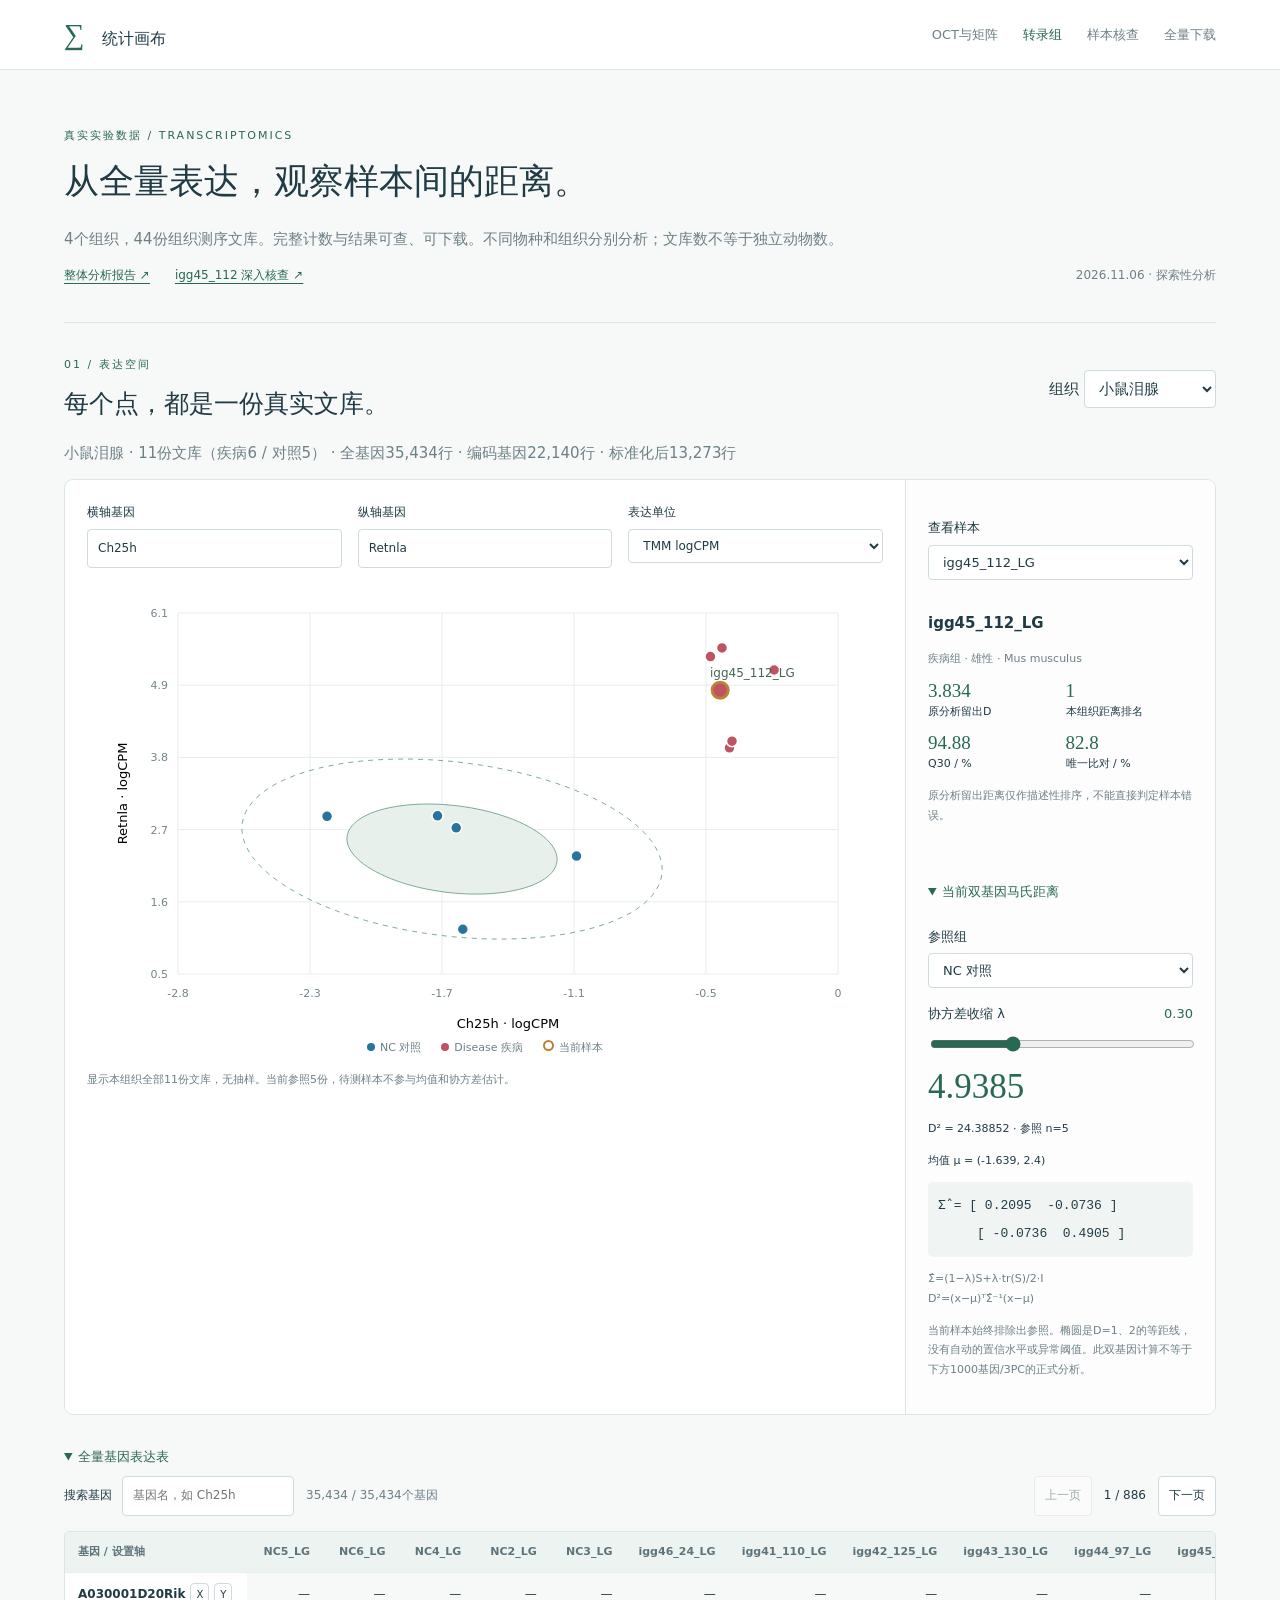
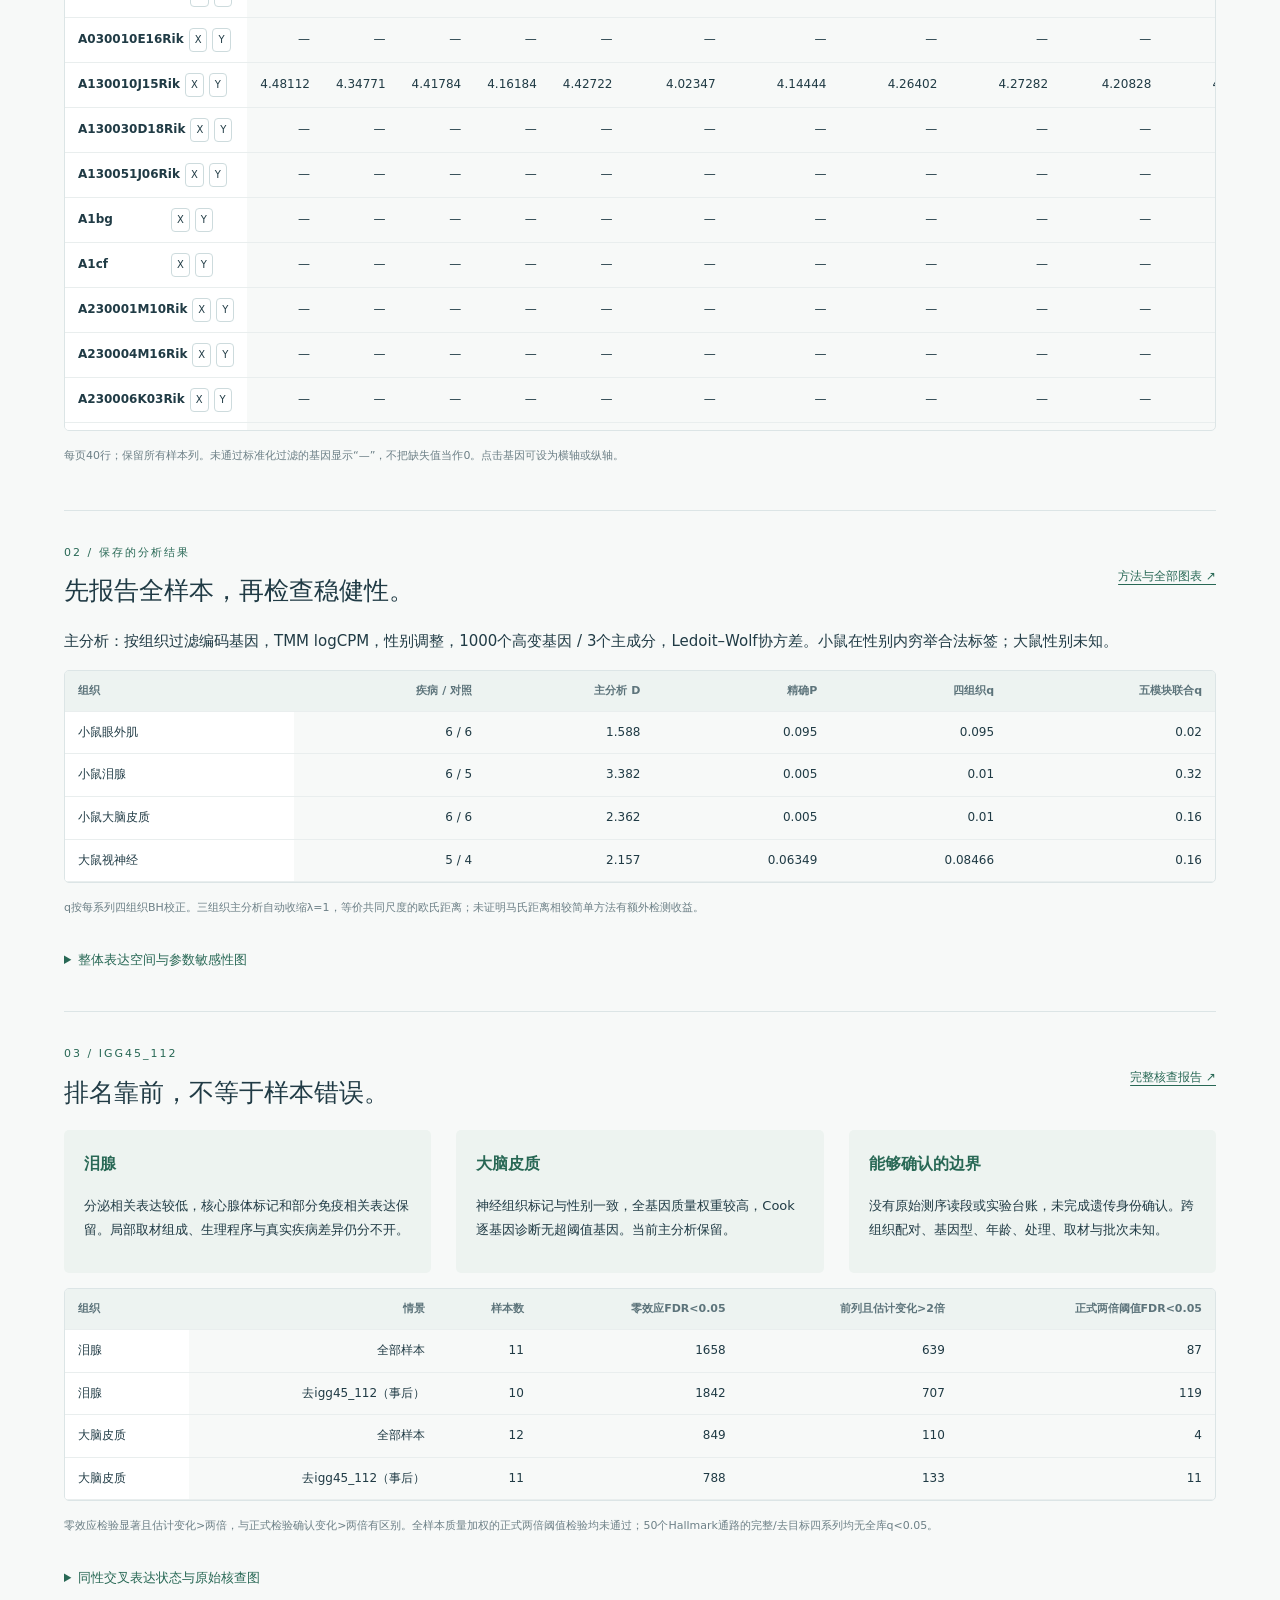
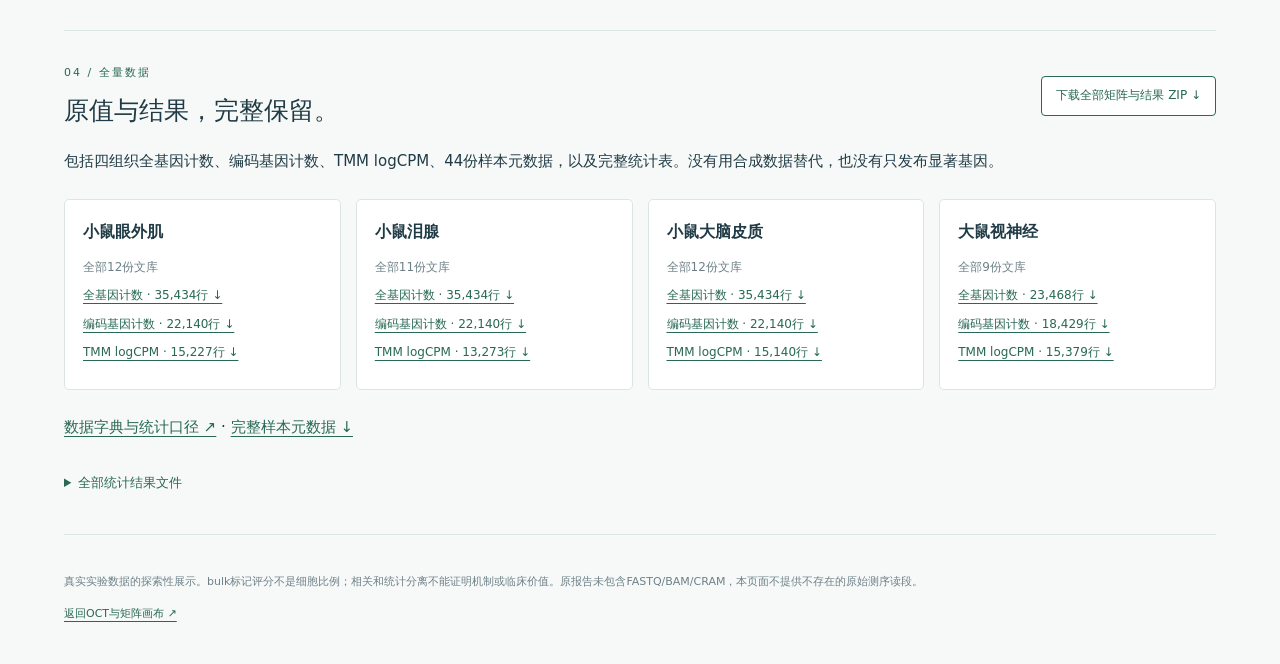
==== docs/transcriptome/index.html @ e8db3b7e "Add full real transcriptome explorer and sample audit" ====
<!doctype html><html lang="zh-CN"><head><meta charset="utf-8"><meta name="viewport" content="width=device-width,initial-scale=1"><meta name="description" content="真实转录组全量数据：44份组织文库，全部基因表达、马氏距离探索及igg45_112样本核查。"><title>转录组 · 统计画布</title><link rel="stylesheet" href="app.css"></head><body>
<header><a class="brand" href="../">∑ <span>统计画布</span></a><nav><a href="../">OCT与矩阵</a><a href="#expression" class="active">转录组</a><a href="#audit">样本核查</a><a href="#downloads">全量下载</a></nav></header>
<main><section class="intro"><p class="eyebrow">真实实验数据 / TRANSCRIPTOMICS</p><h1>从全量表达，观察样本间的距离。</h1><p>4个组织，44份组织测序文库。完整计数与结果可查、可下载。不同物种和组织分别分析；文库数不等于独立动物数。</p><div class="intro-links"><a href="analysis-report.html">整体分析报告 ↗</a><a href="sample-audit.html">igg45_112 深入核查 ↗</a><span>2026.11.06 · 探索性分析</span></div></section>
<section id="expression" class="explorer"><div class="section-head"><div><p class="eyebrow">01 / 表达空间</p><h2>每个点，都是一份真实文库。</h2></div><label>组织 <select id="dataset" aria-label="选择组织"></select></label></div><p id="dataset-info" class="muted" aria-live="polite">正在读取数据清单…</p><div id="load-error" role="alert" hidden></div>
<div class="workspace"><div class="chart-column"><div class="controls"><label>横轴基因<input id="gene-x" value="Ch25h" list="gene-suggestions" spellcheck="false"></label><label>纵轴基因<input id="gene-y" value="Retnla" list="gene-suggestions" spellcheck="false"></label><label>表达单位<select id="units"><option value="logCPM">TMM logCPM</option><option value="raw">原始整数计数</option></select></label><datalist id="gene-suggestions"></datalist></div><div id="scatter" class="scatter" aria-label="全部样本的双基因表达散点图"></div><div class="legend"><span><i class="blue"></i>NC 对照</span><span><i class="red"></i>Disease 疾病</span><span><i class="ring"></i>当前样本</span></div><p id="chart-note" class="muted small"></p></div>
<aside><label class="block">查看样本<select id="sample"></select></label><div id="sample-detail"></div><details open><summary>当前双基因马氏距离</summary><label class="block">参照组<select id="reference"><option value="NC">NC 对照</option><option value="Disease">Disease 疾病</option><option value="all">全部样本</option></select></label><label class="block">协方差收缩 λ <output id="lambda-value">0.30</output><input id="lambda" type="range" min="0" max="1" step="0.05" value="0.3"></label><div id="math"></div><p class="muted small">当前样本始终排除出参照。椭圆是D=1、2的等距线，没有自动的置信水平或异常阈值。此双基因计算不等于下方1000基因/3PC的正式分析。</p></details></aside></div>
<details class="gene-browser" open><summary>全量基因表达表</summary><div class="table-tools"><label>搜索基因<input id="gene-search" placeholder="基因名，如 Ch25h" spellcheck="false"></label><span id="gene-count"></span><button id="prev">上一页</button><span id="page-label"></span><button id="next">下一页</button></div><div id="expression-table" class="table-scroll"></div><p class="muted small">每页40行；保留所有样本列。未通过标准化过滤的基因显示“—”，不把缺失值当作0。点击基因可设为横轴或纵轴。</p></details></section>
<section id="results"><div class="section-head"><div><p class="eyebrow">02 / 保存的分析结果</p><h2>先报告全样本，再检查稳健性。</h2></div><a href="analysis-report.html">方法与全部图表 ↗</a></div><p>主分析：按组织过滤编码基因，TMM logCPM，性别调整，1000个高变基因 / 3个主成分，Ledoit–Wolf协方差。小鼠在性别内穷举合法标签；大鼠性别未知。</p><div class="table-scroll" id="results-table"></div><p class="muted small">q按每系列四组织BH校正。三组织主分析自动收缩λ=1，等价共同尺度的欧氏距离；未证明马氏距离相较简单方法有额外检测收益。</p><details><summary>整体表达空间与参数敏感性图</summary><img src="assets/analysis_01_group_geometry.png" alt="四组织主分析的主成分图" loading="lazy"><img src="assets/analysis_04_dimension_sensitivity.png" alt="九组降维参数的敏感性结果" loading="lazy"></details></section>
<section id="audit"><div class="section-head"><div><p class="eyebrow">03 / IGG45_112</p><h2>排名靠前，不等于样本错误。</h2></div><a href="sample-audit.html">完整核查报告 ↗</a></div><div class="audit-grid"><article><h3>泪腺</h3><p>分泌相关表达较低，核心腺体标记和部分免疫相关表达保留。局部取材组成、生理程序与真实疾病差异仍分不开。</p></article><article><h3>大脑皮质</h3><p>神经组织标记与性别一致，全基因质量权重较高，Cook逐基因诊断无超阈值基因。当前主分析保留。</p></article><article><h3>能够确认的边界</h3><p>没有原始测序读段或实验台账，未完成遗传身份确认。跨组织配对、基因型、年龄、处理、取材与批次未知。</p></article></div><div id="audit-refit" class="table-scroll"></div><p class="muted small">零效应检验显著且估计变化&gt;两倍，与正式检验确认变化&gt;两倍有区别。全样本质量加权的正式两倍阈值检验均未通过；50个Hallmark通路的完整/去目标四系列均无全库q&lt;0.05。</p><details><summary>同性交叉表达状态与原始核查图</summary><img src="assets/audit_01_identity_and_state.png" alt="泪腺与皮质的雄性样本表达状态" loading="lazy"><img src="assets/analysis_05_lacrimal_secretory_profile.png" alt="完整泪腺分泌相关表达图" loading="lazy"></details></section>
<section id="downloads"><div class="section-head"><div><p class="eyebrow">04 / 全量数据</p><h2>原值与结果，完整保留。</h2></div><a class="button" href="downloads/complete-expression-and-results.zip" download>下载全部矩阵与结果 ZIP ↓</a></div><p>包括四组织全基因计数、编码基因计数、TMM logCPM、44份样本元数据，以及完整统计表。没有用合成数据替代，也没有只发布显著基因。</p><div id="matrix-downloads" class="download-grid"></div><p><a href="downloads/data-dictionary.txt">数据字典与统计口径 ↗</a> · <a href="downloads/sample_metadata.tsv" download>完整样本元数据 ↓</a></p><details><summary>全部统计结果文件</summary><div id="result-downloads" class="file-list"></div></details></section>
<footer><p>真实实验数据的探索性展示。bulk标记评分不是细胞比例；相关和统计分离不能证明机制或临床价值。原报告未包含FASTQ/BAM/CRAM，本页面不提供不存在的原始测序读段。</p><a href="../">返回OCT与矩阵画布 ↗</a></footer></main><script src="math.js"></script><script src="app.js"></script></body></html>
---- docs/transcriptome/app.css ----
:root{--ink:#203b45;--muted:#6d8087;--line:#dce5e6;--green:#286855;--blue:#28749c;--red:#bf5361}*{box-sizing:border-box}html{scroll-behavior:smooth}body{margin:0;background:#f7f9f8;color:var(--ink);font:15px/1.8 "Microsoft YaHei",system-ui,sans-serif}header{height:70px;background:#fff;border-bottom:1px solid var(--line);display:flex;align-items:center;justify-content:space-between;padding:0 5vw;gap:20px}.brand{font:29px Georgia;color:var(--green);text-decoration:none;white-space:nowrap}.brand span{font:16px "Microsoft YaHei";color:var(--ink);margin-left:10px}nav{display:flex;gap:25px;font-size:13px}a{color:var(--green);text-underline-offset:4px}nav a{text-decoration:none;color:var(--muted)}nav a.active{color:var(--green)}main{max-width:1460px;margin:auto;padding:0 5vw}.intro{padding:56px 0 35px}.eyebrow{font-size:11px;letter-spacing:2px;color:var(--green);margin:0 0 10px}h1{font:35px/1.5 Georgia,"Songti SC",SimSun,serif;margin:10px 0 18px}h2{font:25px/1.5 Georgia,SimSun,serif;margin:0}h3{font-size:16px}p{margin:12px 0}.intro>p:not(.eyebrow){max-width:850px;color:var(--muted)}.intro-links{display:flex;gap:25px;flex-wrap:wrap;font-size:12px}.intro-links span{color:var(--muted);margin-left:auto}section:not(.intro){border-top:1px solid var(--line);padding:32px 0;scroll-margin-top:15px}.section-head{display:flex;justify-content:space-between;align-items:center;gap:20px;margin-bottom:18px}.section-head>a{font-size:12px;white-space:nowrap}.muted{color:var(--muted)}.small{font-size:11px}.workspace{display:grid;grid-template-columns:minmax(0,1fr) 310px;background:white;border:1px solid var(--line);border-radius:9px;overflow:hidden}.chart-column{padding:22px;min-width:0}aside{padding:22px;border-left:1px solid var(--line);background:#fcfdfc;font-size:13px}.controls{display:flex;gap:16px;flex-wrap:wrap}.controls label{flex:1;min-width:110px;font-size:12px}input,select,button{font:inherit;color:var(--ink);background:#fff;border:1px solid #cddbdd;border-radius:4px;padding:8px 10px;max-width:100%}input:focus,select:focus,button:focus-visible{outline:2px solid #85b8a5;outline-offset:2px}.controls input,.controls select,.block select{display:block;width:100%;margin-top:5px}button{cursor:pointer;font-size:12px}button:hover{background:#eef5f0}button:disabled{opacity:.4;cursor:default}.block{display:block;margin:14px 0}.block input[type=range]{display:block;width:100%;padding:0;margin-top:9px;accent-color:var(--green)}output{float:right;color:var(--green);font-variant-numeric:tabular-nums}.scatter{width:100%;height:455px;margin-top:15px}.scatter svg{width:100%;height:100%;overflow:visible}.scatter circle{cursor:pointer}.scatter text{font-family:system-ui,"Microsoft YaHei",sans-serif}.legend{display:flex;gap:20px;font-size:11px;color:var(--muted);justify-content:center}.legend i{display:inline-block;width:8px;height:8px;border-radius:50%;margin-right:5px}.blue{background:var(--blue)}.red{background:var(--red)}.ring{border:2px solid #bb8136;width:11px!important;height:11px!important}.sample-card{padding:12px 0}.sample-card h3{font-size:15px;overflow-wrap:anywhere;margin:4px 0 10px}.sample-facts{display:grid;grid-template-columns:1fr 1fr;gap:10px;font-size:11px}.sample-facts strong{display:block;font:19px Georgia;color:var(--green)}details{margin-top:22px}summary{font-size:13px;cursor:pointer;color:var(--green);padding:8px 0}.matrix{font:13px/2.1 ui-monospace,Consolas,monospace;background:#f0f5f3;padding:10px;white-space:pre;overflow:auto;border-radius:5px}.distance{font:35px Georgia;color:var(--green)}.table-scroll{overflow:auto;max-width:100%;border:1px solid var(--line);border-radius:5px;margin:15px 0}table{border-collapse:collapse;white-space:nowrap;font-size:12px;width:100%;font-variant-numeric:tabular-nums}th,td{text-align:right;padding:10px 13px;border-bottom:1px solid #e9eeee}th{font-size:11px;background:#edf3f1;color:#5d747b;position:sticky;top:0;z-index:1}td:first-child,th:first-child{text-align:left}td:first-child{position:sticky;left:0;background:#fff;z-index:1}tbody tr:hover td{background:#f3f8f5}.gene-buttons{display:flex;gap:5px;align-items:center}.gene-buttons strong{min-width:88px}.gene-buttons button{padding:2px 5px;font-size:10px}.table-tools{display:flex;align-items:center;gap:12px;flex-wrap:wrap;font-size:12px}.table-tools input{margin-left:10px}.table-tools>span:nth-child(2){margin-right:auto;color:var(--muted)}#expression-table{max-height:500px}#page-label{white-space:nowrap}.audit-grid{display:grid;grid-template-columns:repeat(3,1fr);gap:25px}.audit-grid article{background:#edf3f0;padding:20px;border-radius:5px;font-size:13px}.audit-grid h3{margin-top:0;color:var(--green)}img{display:block;max-width:100%;height:auto;margin:15px auto;border:1px solid #e4eaea}.download-grid{display:grid;grid-template-columns:repeat(4,1fr);gap:15px;margin:24px 0}.download-card{border:1px solid var(--line);padding:18px;border-radius:5px;background:#fff;font-size:12px}.download-card h3{margin:0 0 10px}.download-card a{display:block;margin:7px 0}.file-list{display:grid;grid-template-columns:repeat(2,minmax(0,1fr));gap:8px 22px;font-size:11px}.file-list a{overflow-wrap:anywhere}.button{text-decoration:none;border:1px solid var(--green);padding:8px 14px;border-radius:4px;background:#fff}#load-error{padding:15px;color:#9b3448;background:#f9e9ec}footer{border-top:1px solid var(--line);padding:25px 0 40px;font-size:11px;color:var(--muted)}.loading{opacity:.45;pointer-events:none}.point-caption{font-size:11px;color:var(--green)}
@media(max-width:950px){.workspace{grid-template-columns:minmax(0,1fr) 270px}.download-grid{grid-template-columns:repeat(2,1fr)}nav{gap:15px}.chart-column{padding:15px}.scatter{height:420px}}
@media(max-width:700px){header{height:auto;min-height:70px;flex-wrap:wrap;padding:15px 6vw;gap:10px}nav{width:100%;justify-content:space-between;font-size:12px;gap:10px}main{padding:0 6vw}.intro{padding:32px 0}h1{font-size:27px}h2{font-size:22px}.intro-links{gap:12px}.intro-links span{margin-left:0;width:100%}.section-head{align-items:flex-start;flex-direction:column;gap:10px}.workspace{display:block}.controls{gap:8px}.controls label{min-width:95px;font-size:11px}.controls input,.controls select{font-size:12px;padding:7px}.scatter{height:330px}aside{border-left:0;border-top:1px solid var(--line);padding:18px}.sample-facts{grid-template-columns:repeat(4,1fr)}.audit-grid{grid-template-columns:1fr;gap:12px}.download-grid{grid-template-columns:1fr 1fr;gap:10px}.download-card{padding:12px}.file-list{grid-template-columns:1fr}.table-tools{gap:8px}.table-tools label{width:100%}.table-tools input{max-width:65%;font-size:14px}.matrix{font-size:12px}th,td{padding:8px}p{font-size:13px}.small{font-size:11px}}
@media(prefers-reduced-motion:reduce){html{scroll-behavior:auto}}
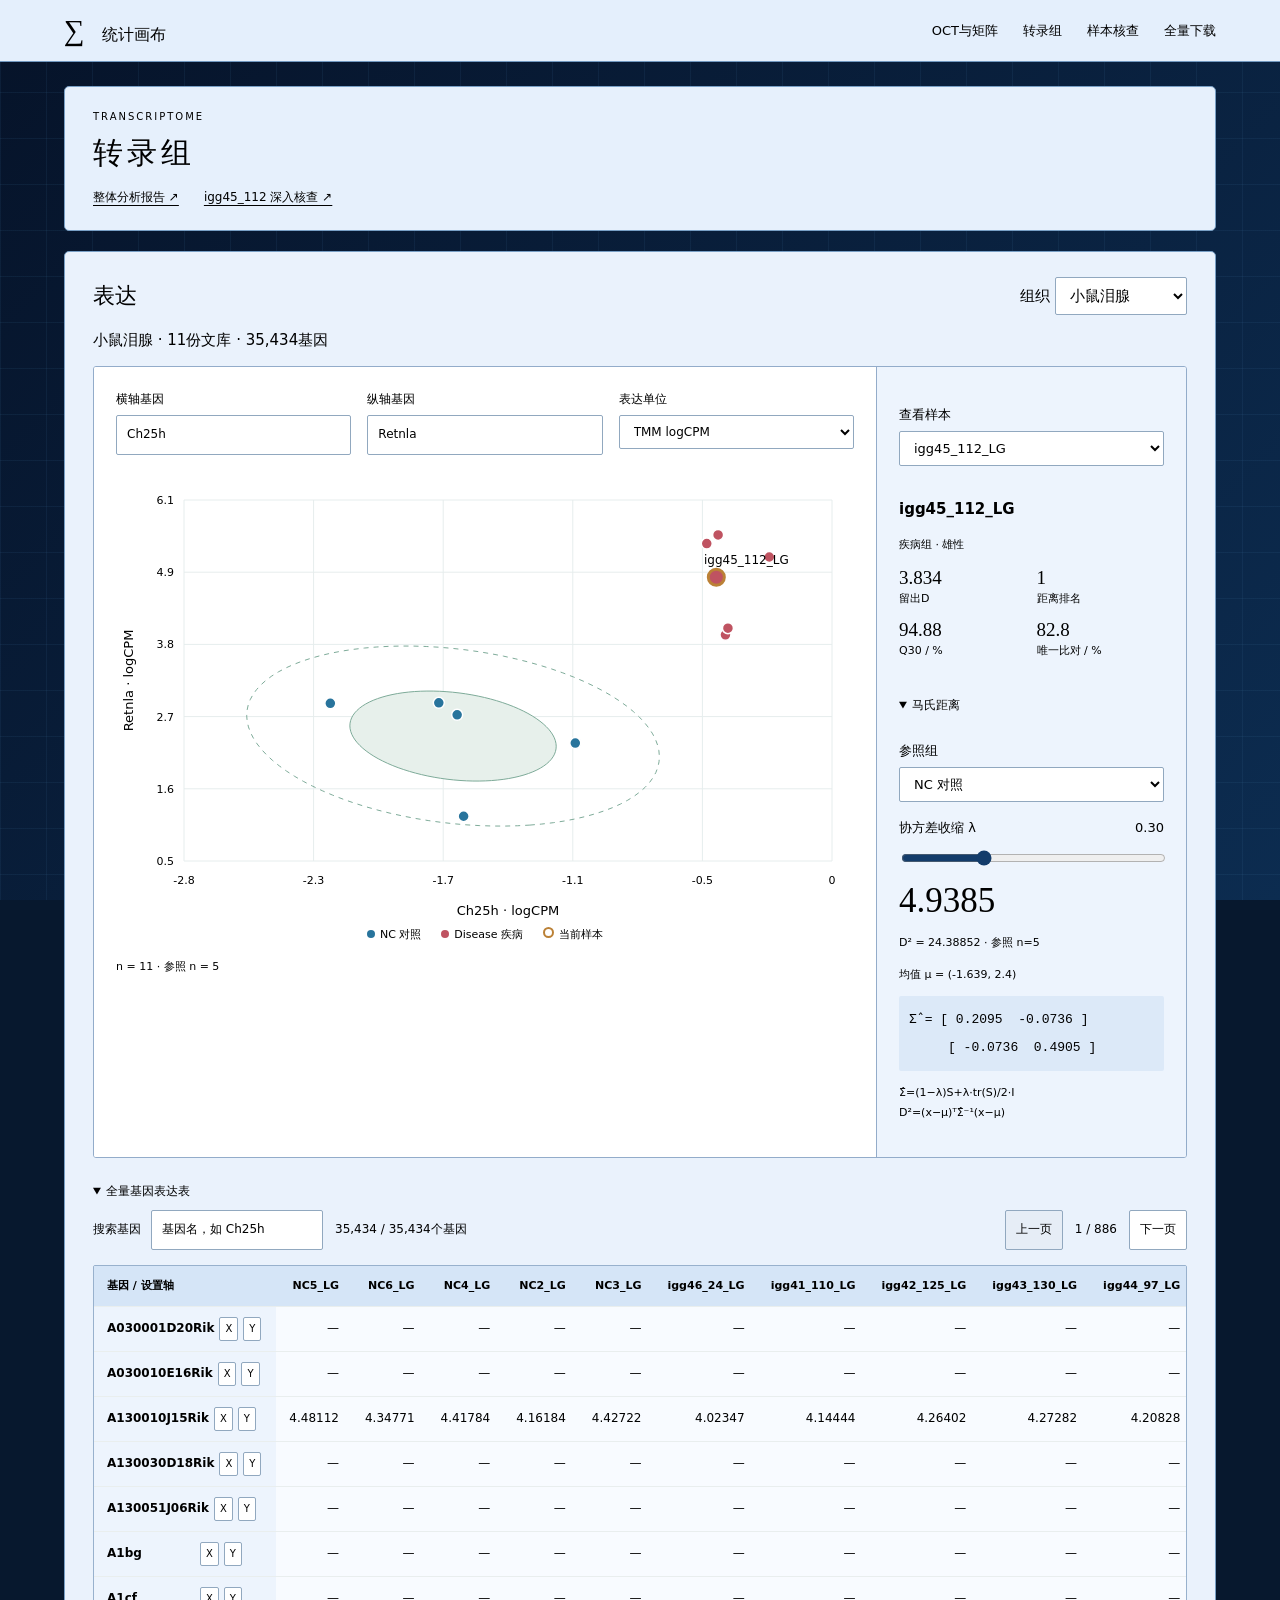
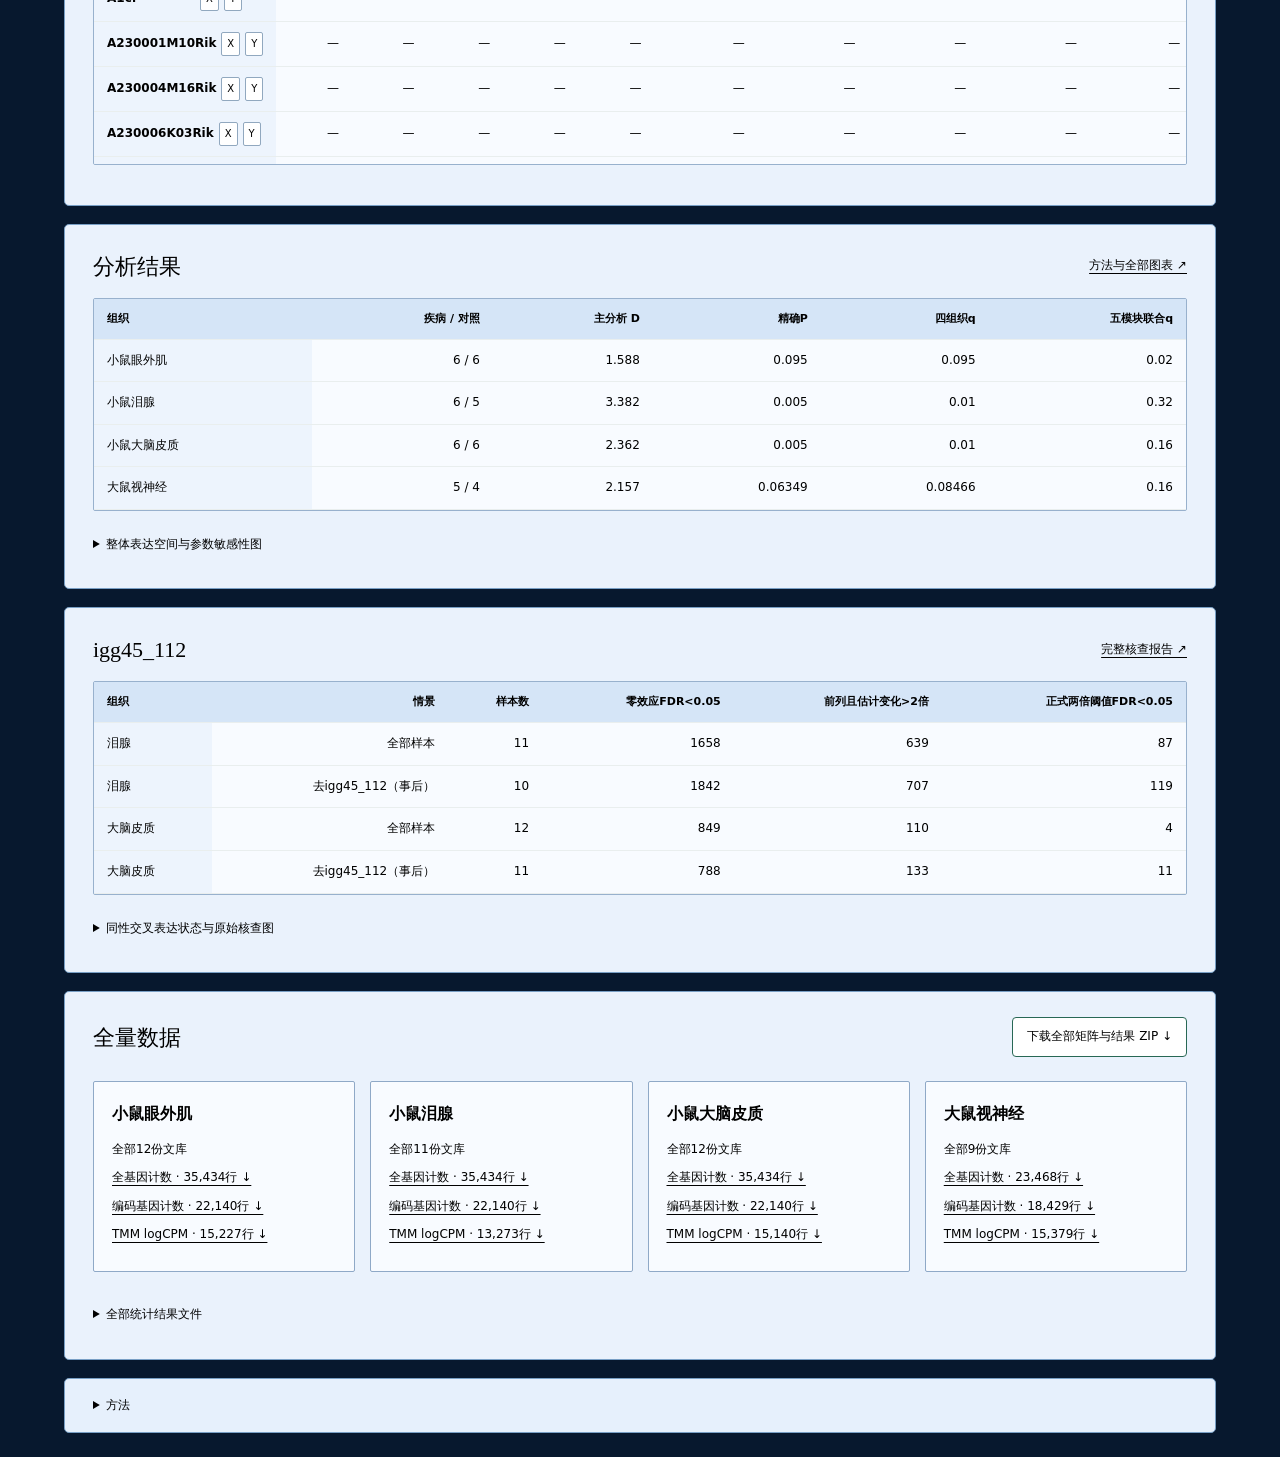
==== commit ab479cc7: "Use minimal black-on-navy interface and lazy-load all real genes" ====
--- a/docs/transcriptome/index.html
+++ b/docs/transcriptome/index.html
@@ -1,11 +1,13 @@
-<!doctype html><html lang="zh-CN"><head><meta charset="utf-8"><meta name="viewport" content="width=device-width,initial-scale=1"><meta name="description" content="真实转录组全量数据：44份组织文库，全部基因表达、马氏距离探索及igg45_112样本核查。"><title>转录组 · 统计画布</title><link rel="stylesheet" href="app.css"></head><body>
-<header><a class="brand" href="../">∑ <span>统计画布</span></a><nav><a href="../">OCT与矩阵</a><a href="#expression" class="active">转录组</a><a href="#audit">样本核查</a><a href="#downloads">全量下载</a></nav></header>
-<main><section class="intro"><p class="eyebrow">真实实验数据 / TRANSCRIPTOMICS</p><h1>从全量表达，观察样本间的距离。</h1><p>4个组织，44份组织测序文库。完整计数与结果可查、可下载。不同物种和组织分别分析；文库数不等于独立动物数。</p><div class="intro-links"><a href="analysis-report.html">整体分析报告 ↗</a><a href="sample-audit.html">igg45_112 深入核查 ↗</a><span>2026.11.06 · 探索性分析</span></div></section>
-<section id="expression" class="explorer"><div class="section-head"><div><p class="eyebrow">01 / 表达空间</p><h2>每个点，都是一份真实文库。</h2></div><label>组织 <select id="dataset" aria-label="选择组织"></select></label></div><p id="dataset-info" class="muted" aria-live="polite">正在读取数据清单…</p><div id="load-error" role="alert" hidden></div>
-<div class="workspace"><div class="chart-column"><div class="controls"><label>横轴基因<input id="gene-x" value="Ch25h" list="gene-suggestions" spellcheck="false"></label><label>纵轴基因<input id="gene-y" value="Retnla" list="gene-suggestions" spellcheck="false"></label><label>表达单位<select id="units"><option value="logCPM">TMM logCPM</option><option value="raw">原始整数计数</option></select></label><datalist id="gene-suggestions"></datalist></div><div id="scatter" class="scatter" aria-label="全部样本的双基因表达散点图"></div><div class="legend"><span><i class="blue"></i>NC 对照</span><span><i class="red"></i>Disease 疾病</span><span><i class="ring"></i>当前样本</span></div><p id="chart-note" class="muted small"></p></div>
-<aside><label class="block">查看样本<select id="sample"></select></label><div id="sample-detail"></div><details open><summary>当前双基因马氏距离</summary><label class="block">参照组<select id="reference"><option value="NC">NC 对照</option><option value="Disease">Disease 疾病</option><option value="all">全部样本</option></select></label><label class="block">协方差收缩 λ <output id="lambda-value">0.30</output><input id="lambda" type="range" min="0" max="1" step="0.05" value="0.3"></label><div id="math"></div><p class="muted small">当前样本始终排除出参照。椭圆是D=1、2的等距线，没有自动的置信水平或异常阈值。此双基因计算不等于下方1000基因/3PC的正式分析。</p></details></aside></div>
-<details class="gene-browser" open><summary>全量基因表达表</summary><div class="table-tools"><label>搜索基因<input id="gene-search" placeholder="基因名，如 Ch25h" spellcheck="false"></label><span id="gene-count"></span><button id="prev">上一页</button><span id="page-label"></span><button id="next">下一页</button></div><div id="expression-table" class="table-scroll"></div><p class="muted small">每页40行；保留所有样本列。未通过标准化过滤的基因显示“—”，不把缺失值当作0。点击基因可设为横轴或纵轴。</p></details></section>
-<section id="results"><div class="section-head"><div><p class="eyebrow">02 / 保存的分析结果</p><h2>先报告全样本，再检查稳健性。</h2></div><a href="analysis-report.html">方法与全部图表 ↗</a></div><p>主分析：按组织过滤编码基因，TMM logCPM，性别调整，1000个高变基因 / 3个主成分，Ledoit–Wolf协方差。小鼠在性别内穷举合法标签；大鼠性别未知。</p><div class="table-scroll" id="results-table"></div><p class="muted small">q按每系列四组织BH校正。三组织主分析自动收缩λ=1，等价共同尺度的欧氏距离；未证明马氏距离相较简单方法有额外检测收益。</p><details><summary>整体表达空间与参数敏感性图</summary><img src="assets/analysis_01_group_geometry.png" alt="四组织主分析的主成分图" loading="lazy"><img src="assets/analysis_04_dimension_sensitivity.png" alt="九组降维参数的敏感性结果" loading="lazy"></details></section>
-<section id="audit"><div class="section-head"><div><p class="eyebrow">03 / IGG45_112</p><h2>排名靠前，不等于样本错误。</h2></div><a href="sample-audit.html">完整核查报告 ↗</a></div><div class="audit-grid"><article><h3>泪腺</h3><p>分泌相关表达较低，核心腺体标记和部分免疫相关表达保留。局部取材组成、生理程序与真实疾病差异仍分不开。</p></article><article><h3>大脑皮质</h3><p>神经组织标记与性别一致，全基因质量权重较高，Cook逐基因诊断无超阈值基因。当前主分析保留。</p></article><article><h3>能够确认的边界</h3><p>没有原始测序读段或实验台账，未完成遗传身份确认。跨组织配对、基因型、年龄、处理、取材与批次未知。</p></article></div><div id="audit-refit" class="table-scroll"></div><p class="muted small">零效应检验显著且估计变化&gt;两倍，与正式检验确认变化&gt;两倍有区别。全样本质量加权的正式两倍阈值检验均未通过；50个Hallmark通路的完整/去目标四系列均无全库q&lt;0.05。</p><details><summary>同性交叉表达状态与原始核查图</summary><img src="assets/audit_01_identity_and_state.png" alt="泪腺与皮质的雄性样本表达状态" loading="lazy"><img src="assets/analysis_05_lacrimal_secretory_profile.png" alt="完整泪腺分泌相关表达图" loading="lazy"></details></section>
-<section id="downloads"><div class="section-head"><div><p class="eyebrow">04 / 全量数据</p><h2>原值与结果，完整保留。</h2></div><a class="button" href="downloads/complete-expression-and-results.zip" download>下载全部矩阵与结果 ZIP ↓</a></div><p>包括四组织全基因计数、编码基因计数、TMM logCPM、44份样本元数据，以及完整统计表。没有用合成数据替代，也没有只发布显著基因。</p><div id="matrix-downloads" class="download-grid"></div><p><a href="downloads/data-dictionary.txt">数据字典与统计口径 ↗</a> · <a href="downloads/sample_metadata.tsv" download>完整样本元数据 ↓</a></p><details><summary>全部统计结果文件</summary><div id="result-downloads" class="file-list"></div></details></section>
-<footer><p>真实实验数据的探索性展示。bulk标记评分不是细胞比例；相关和统计分离不能证明机制或临床价值。原报告未包含FASTQ/BAM/CRAM，本页面不提供不存在的原始测序读段。</p><a href="../">返回OCT与矩阵画布 ↗</a></footer></main><script src="math.js"></script><script src="app.js"></script></body></html>
+<!DOCTYPE html>
+
+<html lang="zh-CN"><head><meta charset="utf-8"/><meta content="width=device-width,initial-scale=1" name="viewport"/><meta content="真实转录组全量数据：44份组织文库，全部基因表达、马氏距离探索及igg45_112样本核查。" name="description"/><title>转录组 · 统计画布</title><link href="app.css?v=3" rel="stylesheet"/><link href="minimal-theme.css?v=3" rel="stylesheet"/></head><body>
+<header><a class="brand" href="../">∑ <span>统计画布</span></a><nav><a href="../">OCT与矩阵</a><a class="active" href="#expression">转录组</a><a href="#audit">样本核查</a><a href="#downloads">全量下载</a></nav></header>
+<main><section class="intro"><p class="eyebrow">TRANSCRIPTOME</p><h1>转录组</h1><div class="intro-links"><a href="analysis-report.html">整体分析报告 ↗</a><a href="sample-audit.html">igg45_112 深入核查 ↗</a><span>2026.11.06 · 探索性分析</span></div></section>
+<section class="explorer" id="expression"><div class="section-head"><div><h2>表达</h2></div><label>组织 <select aria-label="选择组织" id="dataset"></select></label></div><p aria-live="polite" class="muted" id="dataset-info">正在读取数据清单…</p><div hidden="" id="load-error" role="alert"></div>
+<div class="workspace"><div class="chart-column"><div class="controls"><label>横轴基因<input id="gene-x" list="gene-suggestions" spellcheck="false" value="Ch25h"/></label><label>纵轴基因<input id="gene-y" list="gene-suggestions" spellcheck="false" value="Retnla"/></label><label>表达单位<select id="units"><option value="logCPM">TMM logCPM</option><option value="raw">原始整数计数</option></select></label><datalist id="gene-suggestions"></datalist></div><div aria-label="全部样本的双基因表达散点图" class="scatter" id="scatter"></div><div class="legend"><span><i class="blue"></i>NC 对照</span><span><i class="red"></i>Disease 疾病</span><span><i class="ring"></i>当前样本</span></div><p class="muted small" id="chart-note"></p></div>
+<aside><label class="block">查看样本<select id="sample"></select></label><div id="sample-detail"></div><details open=""><summary>马氏距离</summary><label class="block">参照组<select id="reference"><option value="NC">NC 对照</option><option value="Disease">Disease 疾病</option><option value="all">全部样本</option></select></label><label class="block">协方差收缩 λ <output id="lambda-value">0.30</output><input id="lambda" max="1" min="0" step="0.05" type="range" value="0.3"/></label><div id="math"></div></details></aside></div>
+<details class="gene-browser" open=""><summary>全量基因表达表</summary><div class="table-tools"><label>搜索基因<input id="gene-search" placeholder="基因名，如 Ch25h" spellcheck="false"/></label><span id="gene-count"></span><button id="prev">上一页</button><span id="page-label"></span><button id="next">下一页</button></div><div class="table-scroll" id="expression-table"></div></details></section>
+<section id="results"><div class="section-head"><div><h2>分析结果</h2></div><a href="analysis-report.html">方法与全部图表 ↗</a></div><div class="table-scroll" id="results-table"></div><details><summary>整体表达空间与参数敏感性图</summary><img alt="四组织主分析的主成分图" loading="lazy" src="assets/analysis_01_group_geometry.png"/><img alt="九组降维参数的敏感性结果" loading="lazy" src="assets/analysis_04_dimension_sensitivity.png"/></details></section>
+<section id="audit"><div class="section-head"><div><h2>igg45_112</h2></div><a href="sample-audit.html">完整核查报告 ↗</a></div><div class="table-scroll" id="audit-refit"></div><details><summary>同性交叉表达状态与原始核查图</summary><img alt="泪腺与皮质的雄性样本表达状态" loading="lazy" src="assets/audit_01_identity_and_state.png"/><img alt="完整泪腺分泌相关表达图" loading="lazy" src="assets/analysis_05_lacrimal_secretory_profile.png"/></details></section>
+<section id="downloads"><div class="section-head"><div><h2>全量数据</h2></div><a class="button" download="" href="downloads/complete-expression-and-results.zip">下载全部矩阵与结果 ZIP ↓</a></div><div class="download-grid" id="matrix-downloads"></div><details><summary>全部统计结果文件</summary><div class="file-list" id="result-downloads"></div></details></section>
+<footer><details class="methods"><summary>方法</summary><p>44份文库不等于44只独立动物。组织和物种分别分析。当前双基因计算不等于保存的1000基因/3PC主分析；待测样本排除出参照。等距线不带置信水平或异常阈值。未通过过滤的表达显示—，不补零。全样本为主；去igg45_112仅为事后敏感性。动物配对、基因型、年龄、处理、取材/灌流及批次未知。原报告不含FASTQ/BAM/CRAM。bulk标记评分不是细胞比例。</p></details></footer></main><script src="math.js"></script><script src="app.js?v=3"></script></body></html>
--- a/docs/transcriptome/minimal-theme.css
+++ b/docs/transcriptome/minimal-theme.css
@@ -0,0 +1,2 @@
+*{color:#000!important}html{background:#07182e}body{background:linear-gradient(90deg,#4c82b21a 1px,transparent 1px),linear-gradient(#4c82b21a 1px,transparent 1px),linear-gradient(135deg,#061329,#0c2c50);background-size:46px 46px,46px 46px,100% 100%;background-attachment:fixed}header{background:#e4effc;border-bottom:1px solid #7198c0;height:62px}main{padding-top:24px;padding-bottom:24px}section.intro{padding:21px 28px;margin:0 0 20px;background:#e6f0fc;border:1px solid #789fc5;border-radius:5px}.intro h1{font-size:30px;margin:2px 0 12px;letter-spacing:4px}.intro .eyebrow{font-size:10px;margin-bottom:4px}.intro-links span{display:none}section:not(.intro){background:#eaf2fc;border:1px solid #789fc5;border-radius:5px;margin:18px 0;padding:25px 28px}.section-head{margin-bottom:12px}.section-head h2{font-size:22px}.workspace{border-color:#93acca;border-radius:3px}.chart-column{background:#fff}aside{background:#edf4fd;border-color:#93acca}.scatter{background:#fff}svg text{fill:#000!important}.muted,.small,.eyebrow,.stat-number,.sample-facts strong,.distance{color:#000!important}input,select,button{background:#fff;border-color:#91a8bf;border-radius:2px}input::placeholder{color:#000;opacity:1}a,a:visited{color:#000!important}a:hover{background:#d1e3f6}output{color:#000}.block input[type=range]{accent-color:#133c6b}.matrix{background:#dce9f8;border-radius:2px}.table-scroll{border-color:#98b1cd;border-radius:2px}th{background:#d5e5f7}td{background:#f8fbff}td:first-child{background:#edf4fd}tbody tr:hover td{background:#d9e9fa}details{margin-top:15px}summary{font-size:12px}.sample-card p{font-size:11px}.legend{color:#000}.download-card{border-color:#8fa9c7;background:#f8fbff;border-radius:2px}footer{background:#e6f0fc;border:1px solid #789fc5;border-radius:5px;padding:8px 28px}.methods{margin:0}.methods p{font-size:11px}.loading{opacity:1;cursor:progress}.loading .scatter{opacity:.6}button:disabled{opacity:1;background:#e6edf6}#load-error{background:#f6dfe4;color:#000}
+@media(max-width:700px){header{height:auto}.intro h1{font-size:26px}section.intro,section:not(.intro){padding:18px 15px}main{padding:18px 4vw}.section-head{gap:8px}.workspace .chart-column{padding:12px}.controls{gap:6px}.scatter{height:330px}.intro-links{font-size:11px;gap:15px}.download-grid{grid-template-columns:1fr 1fr}.download-card{padding:10px}footer{padding:8px 15px}}
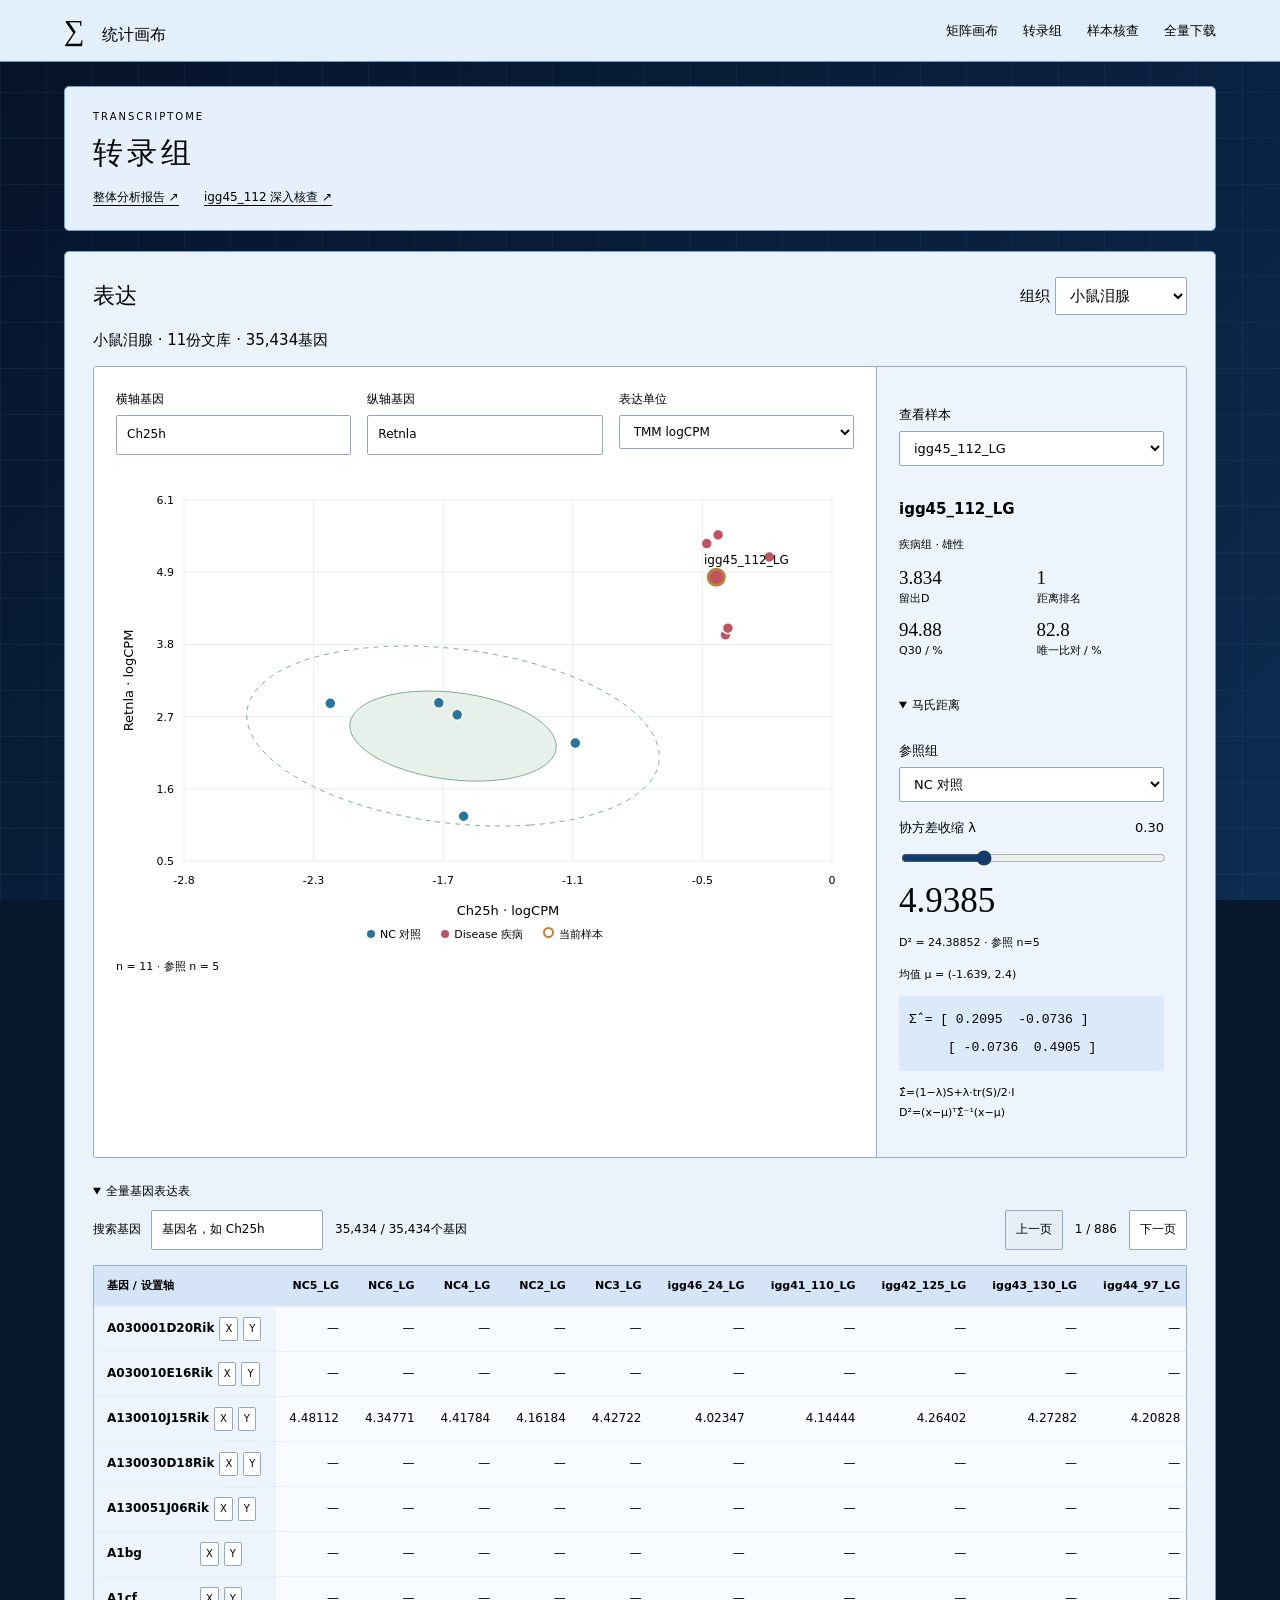
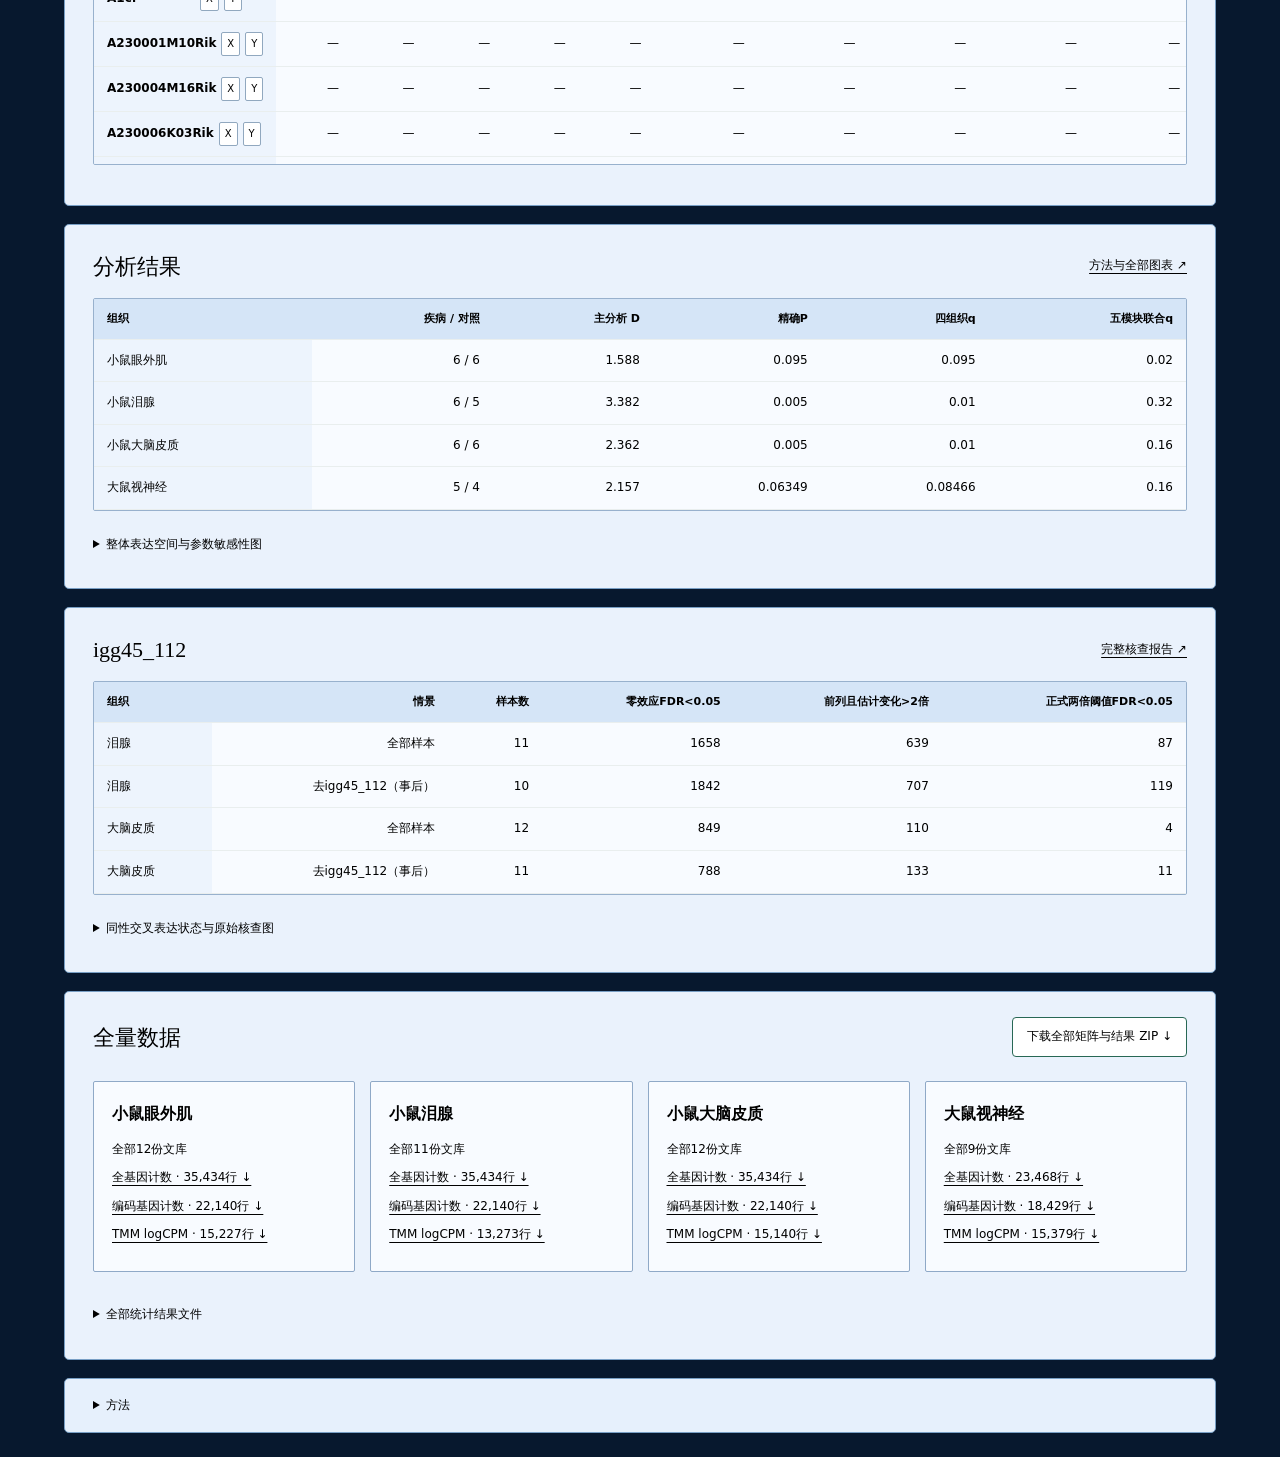
==== commit f5d665a0: "Unify real transcriptomes with OCT Manim covariance canvas" ====
--- a/docs/transcriptome/index.html
+++ b/docs/transcriptome/index.html
@@ -1,7 +1,7 @@
 <!DOCTYPE html>
 
 <html lang="zh-CN"><head><meta charset="utf-8"/><meta content="width=device-width,initial-scale=1" name="viewport"/><meta content="真实转录组全量数据：44份组织文库，全部基因表达、马氏距离探索及igg45_112样本核查。" name="description"/><title>转录组 · 统计画布</title><link href="app.css?v=3" rel="stylesheet"/><link href="minimal-theme.css?v=3" rel="stylesheet"/></head><body>
-<header><a class="brand" href="../">∑ <span>统计画布</span></a><nav><a href="../">OCT与矩阵</a><a class="active" href="#expression">转录组</a><a href="#audit">样本核查</a><a href="#downloads">全量下载</a></nav></header>
+<header><a class="brand" href="../">∑ <span>统计画布</span></a><nav><a href="../?dataset=LG_mouse">矩阵画布</a><a class="active" href="#expression">转录组</a><a href="#audit">样本核查</a><a href="#downloads">全量下载</a></nav></header>
 <main><section class="intro"><p class="eyebrow">TRANSCRIPTOME</p><h1>转录组</h1><div class="intro-links"><a href="analysis-report.html">整体分析报告 ↗</a><a href="sample-audit.html">igg45_112 深入核查 ↗</a><span>2026.11.06 · 探索性分析</span></div></section>
 <section class="explorer" id="expression"><div class="section-head"><div><h2>表达</h2></div><label>组织 <select aria-label="选择组织" id="dataset"></select></label></div><p aria-live="polite" class="muted" id="dataset-info">正在读取数据清单…</p><div hidden="" id="load-error" role="alert"></div>
 <div class="workspace"><div class="chart-column"><div class="controls"><label>横轴基因<input id="gene-x" list="gene-suggestions" spellcheck="false" value="Ch25h"/></label><label>纵轴基因<input id="gene-y" list="gene-suggestions" spellcheck="false" value="Retnla"/></label><label>表达单位<select id="units"><option value="logCPM">TMM logCPM</option><option value="raw">原始整数计数</option></select></label><datalist id="gene-suggestions"></datalist></div><div aria-label="全部样本的双基因表达散点图" class="scatter" id="scatter"></div><div class="legend"><span><i class="blue"></i>NC 对照</span><span><i class="red"></i>Disease 疾病</span><span><i class="ring"></i>当前样本</span></div><p class="muted small" id="chart-note"></p></div>
